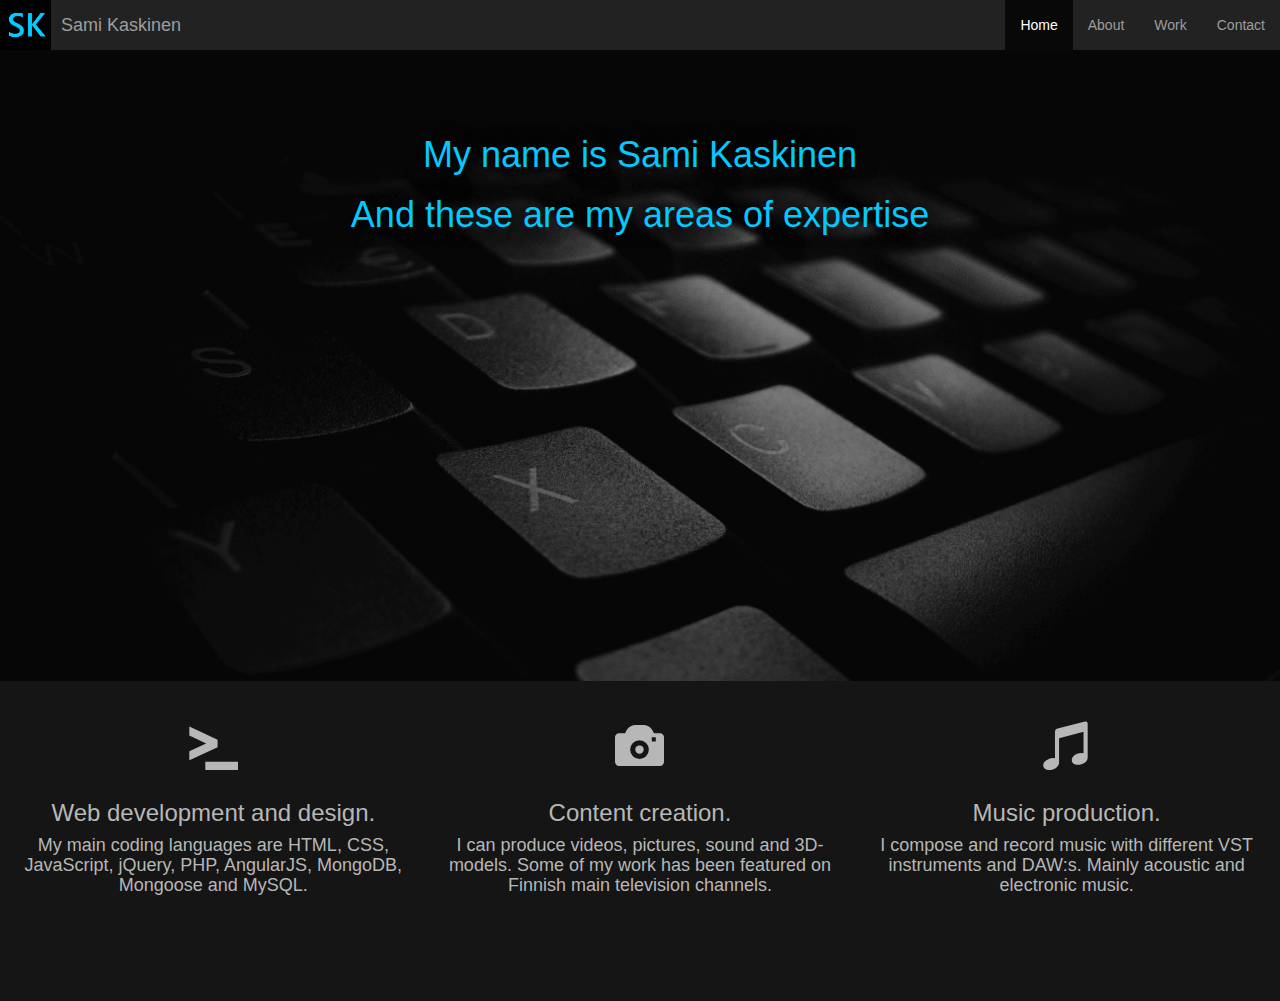
==== index.html @ b9852294 "Adding homepage to Git" ====
<!DOCTYPE html>
<html lang="en">
  <head>
    <meta charset="utf-8">
    <meta http-equiv="X-UA-Compatible" content="IE=edge">
    <meta name="viewport" content="width=device-width, initial-scale=1">
    
    <link rel="icon" href="img/favicon.png" sizes="16x16" type="image/png">
    
    <title>Sami Kaskinen</title>
    <link rel="stylesheet" href="css/style.css">
    <link href="bootstrap-3.3.6-dist/css/bootstrap.min.css" rel="stylesheet">
    <!-- HTML5 shim and Respond.js for IE8 support of HTML5 elements and media queries -->
    <!-- WARNING: Respond.js doesn't work if you view the page via file:// -->
    
      <script src="https://oss.maxcdn.com/html5shiv/3.7.2/html5shiv.min.js"></script>
      <script src="https://oss.maxcdn.com/respond/1.4.2/respond.min.js"></script>
    
  </head>
  <body>
    <nav class="navbar navbar-inverse navbar-static-top">
  <div class="container-fluid">
    <!-- Brand and toggle get grouped for better mobile display -->
    <div class="navbar-header">
      <button type="button" class="navbar-toggle collapsed" data-toggle="collapse" data-target="#bs-example-navbar-collapse-1" aria-expanded="false">
        <span class="sr-only">Toggle navigation</span>
        <span class="icon-bar"></span>
        <span class="icon-bar"></span>
        <span class="icon-bar"></span>
      </button>
      <a href="../index.html"><img class="navbar-brand" style="padding: inherit;" src="img/favicon.png"><a class="navbar-brand" href="../index.html"> <span class="brand-name">Sami Kaskinen </span></a>
    </div>

    <!-- Collect the nav links, forms, and other content for toggling -->
    <div class="collapse navbar-collapse" id="bs-example-navbar-collapse-1">
 
      <ul class="nav navbar-nav navbar-right">
        <li class="active"><a href="index.html">Home <span class="sr-only">(current)</span></a></li>
        <li><a href="pages/about.html">About</a></li>
        <li><a href="pages/work.html">Work</a></li>
        <li><a href="pages/contact.html">Contact</a></li>
      </ul>
    </div>
  </div>
</nav>
<div class="page-content">
    <div class="header"> 
            <div class="header-text">      
                <h1 class="blue">My name is Sami Kaskinen</h1>
                <h1 class="blue">And these are my areas of expertise</h1>
            </div>
    </div>
    
    
     <!-- <h1 class="blue text-center content-header">Creative skill set</h1> -->
      <br/>
      <br/>
      
      <div class="grey expertise">
          
      <div class=" col-lg-4 col-sm-4 col-own ind-exp">  
      <span class="glyphicon glyphicon-console icon center-block" aria-hidden="true"></span>
        <br/>
        <h3>Web development and design.</h3><h4>My main coding languages are HTML, CSS, JavaScript, jQuery, PHP, AngularJS, MongoDB, Mongoose and MySQL.
            
        </h4>
      </div>
      <div class="col-lg-4 col-sm-4 col-own ind-exp">
        <span class="glyphicon glyphicon-camera icon center-block" aria-hidden="true"></span>
        <br/>
        <h3>Content creation.</h3><h4>I can produce videos, pictures, sound and 3D-models. Some of my work has been featured on Finnish main television channels.</h4>
      </div> 
      
            <div class=" col-lg-4 col-sm-4 col-own">  
      <span class="glyphicon glyphicon-music icon center-block" aria-hidden="true"></span>
        <br/>
        <h3>Music production.</h3><h4>I compose and record music with different VST instruments and DAW:s. Mainly acoustic and electronic music.
            
        </h4>
      </div>
      
      </div> 
    
    
    </div>
    <script src="https://ajax.googleapis.com/ajax/libs/jquery/1.11.3/jquery.min.js"></script>
    <script src="bootstrap-3.3.6-dist/js/bootstrap.min.js"></script>
  </body>
</html>
---- css/style.css ----
/* MUOKKAA HEADER KUVAN 
KORKEUS PIENEMMILLÄ RUUTUKOKOILLA 
!!!!!!!!!!!!!!!!!!!!!!!!!!!!!!!!!!!
!!!!!!!!!!!!!!!!!!!!!!!!!!!!!!!!!!!
!!!!!!!!!!!!!!!!!!!!!!!!!!!!!!!!!!!
!!!!!!!!!!!!!!!!!!!!!!!!!!!!!!!!!!!
*/


body{
    color:#C3C3C3;
}

.page-content{
    background-color: #151515;
    position: relative;
    margin-top:-20px;
    
   
}    

.header{
    background-image: url(../img/keyboard-comp.png); 
    background-size: cover;
    background-position: center;
    background-attachment: fixed;
    height: 70vh;
    width: 100%;
    padding-left: 10%;
    padding-right: 10%;
    color: white;
    box-sizing: border-box;
    text-align: center;
    padding-top:5%;
    z-index:2; 
    text-shadow: 0 0 20px black;
}

.content-header{
    padding-top: 30px;
}

.icon{
    font-size: 3.5em;
    margin-bottom:-10px;
}

.icon-small{
    font-size: 2em;
    margin-bottom:-10px;
}

.link-logo2{
    margin-bottom:100px;
}


    /* Slider */
    .slider{
        display: none;
    }

.inline{
    display: inline-block;
}

.contact{
    position: relative;
    top: -0.5em;
    padding-left: 0.3em;
}

.name{
    /* padding-bottom: 1em; */
    font-size: 2em;
}

.link-logo1{
    height:4em;
    width:auto;
    margin:auto;
    margin-right:2em;
    
   
    
}

.link-logo2{
    height:4em;
    width:auto;
    margin:auto;    
    margin-right:2em;
    
    
}

.link-spacing {
    padding-bottom: 100px;
   
}






.centered-col{
float: none;
    display: block;
    margin-left: auto;
    margin-right: auto;
}



.portrait{
    background-image: url(../img/omakuva.jpg);
    background-size: contain; 
    background-repeat: no-repeat;
    height:300px;
    max-width:225px; 
    margin-top: 10px;  
 
}


.vimeo iframe{
    display: block;
    position: relative;
    margin: auto;
    margin-bottom: 50px;
}

.carousel-div{
    width:80%;
}

.carousel-img{
    width:100%;
}

/* Custom colors */

.blue{
    color:#00CAFF;
    opacity: 1;
}

.grey{
    color:#B7B7B7;
    text-align: center;
}



/* Ruutukoot Breakpoints*/


@media only screen and (min-width: 600px) and (max-width: 767px) {
    .expertise{
        padding-bottom: 5em;
    }

    .ind-exp{
        padding-bottom: 3em;
    }

}  

/* Isoin ruutukoko */
@media only screen and (min-width: 768px)  {
.expertise{
    padding-bottom: 20em;
}
.ind-exp{
    padding-bottom: 3em;
}
  .brand-name{
        margin-left:10px;  
    }

    .portrait{
        margin-left:25%;
        margin-right:30px;
    }
     .about{
        padding-bottom:200px;
        display:inline-block;
        text-align:left;
        /*width:40%; 
        margin-right: 14em;
        margin-bottom:100px; */
    }

    .content{
        margin-left: auto;
        margin-right: auto;
    }

    /* Video */
    .embed-container { 
        position: relative; 
        padding-bottom: 56.25%; 
        height: 0; 
        overflow: hidden; 
        max-width: 900px; 
        width:80%;
        margin:auto;
       
    } 
    .embed-container iframe, 
    .embed-container object, 
    .embed-container embed 
    { position: absolute; 
        top: 0; 
        left: 0; 
        width: 100%; 
        height: 100%; 
    }






    /* Soundcloud */
    .soundcloud { 
        position: relative; 
        padding-bottom: 56.25%; 
        height: 0; 
        overflow: hidden; 
        max-width: 800px; 
        width:80%;
        
        margin:auto;
        padding-bottom:-200px
       
    } 
    .soundcloud iframe, 
    .soundcloud object, 
    .soundcloud embed 
    { position: absolute; 
        top: 0; 
        left: 0; 
        width: 100%; 
        height: 60%; 
        margin-bottom:-200px;
    }
    

}

@media only screen and (min-width: 992px) and (max-width: 1200px) {
.about{
        /*width:35%; 
        margin-right:13em*/
        display:inline-block;
        text-align:left;
        
    }
     .portrait{
        width: 200px;
        margin-left: 20%;
        margin-right:30px;
    }
  
}
@media only screen and (min-width: 768px) and (max-width: 991px) {
.about{
        width:42%; 
        display:inline-block;
        text-align:left;
        margin-left:-15%;
        
    }
     .portrait{
        min-width: 190px;
        margin-left: 17%;
        width:25%;
        float:left;
        margin-right:30px;
    }
}


/* Keskikoko */
@media only screen and (max-width: 767px){
   
    
    .col-own{
        width:70%;
        margin: auto;
    }

    .brand-name{
        margin-left:-5px; 
    }

    .portrait{
        margin-left: auto;
        margin-right: auto;
        min-width: 150px;
        margin-bottom:-30px;

    }
    .about{
        width:80%;
        margin-left: auto;
        margin-right: auto;
        padding-bottom:50px;      
    }

    /* Video */
    .embed-container { 
        position: relative; 
        padding-bottom: 56.25%; 
        height: 0; 
        overflow: hidden; 
        max-width: 800px; 
        width:80%;
        margin:auto;
       
    } 
    .embed-container iframe, 
    .embed-container object, 
    .embed-container embed 
    { position: absolute; 
        top: 0; 
        left: 0; 
        width: 100%; 
        height: 100%; 
    }
}
/* Pienin ruutukoko */
@media only screen and (max-width: 400px){
    
    .brand-name{
       display:none;
        
    }


    /* Video */
    .embed-container { 
        position: relative; 
        padding-bottom: 56.25%; 
        height: 0; 
        overflow: hidden; 
        max-width: 800px; 
        width:80%;
        margin:auto;
       
    } 
    .embed-container iframe, 
    .embed-container object, 
    .embed-container embed 
    { position: absolute; 
        top: 0; 
        left: 0; 
        width: 100%; 
        height: 100%; 
    }


    /* Soundcloud */
    .soundcloud { 
        position: relative; 
        padding-bottom: 56.25%; 
        height: 0; 
        overflow: hidden; 
        max-width:800px;
        min-width: 200px; 
        width:80%;
        margin:auto;
        padding-bottom:-200px
       
    } 
    .soundcloud iframe, 
    .soundcloud object, 
    .soundcloud embed 
    { position: absolute; 
        top: 0; 
        left: 0; 
        width: 100%; 
        height: 60%; 
        margin-bottom:-200px;
    }

}







/* Image carousel style*/

/* jssor slider bullet navigator skin 01 css */
        /*
        .jssorb01 div           (normal)
        .jssorb01 div:hover     (normal mouseover)
        .jssorb01 .av           (active)
        .jssorb01 .av:hover     (active mouseover)
        .jssorb01 .dn           (mousedown)
        */
        .jssorb01 {
            position: absolute;
        }
        .jssorb01 div, .jssorb01 div:hover, .jssorb01 .av {
            position: absolute;
            /* size of bullet elment */
            width: 12px;
            height: 12px;
            border-radius: 10px;
            filter: alpha(opacity=70);
            opacity: .7;
            overflow: hidden;
            cursor: pointer;
            
        }
        .jssorb01 div { background-color: #00CAFF; }
        .jssorb01 div:hover, .jssorb01 .av:hover { background-color: #0081A2; }
        .jssorb01 .av { background-color: #151515; }
        .jssorb01 .dn, .jssorb01 .dn:hover { background-color: #555555; }

        /* jssor slider arrow navigator skin 03 css */
        /*
        .jssora03l                  (normal)
        .jssora03r                  (normal)
        .jssora03l:hover            (normal mouseover)
        .jssora03r:hover            (normal mouseover)
        .jssora03l.jssora03ldn      (mousedown)
        .jssora03r.jssora03rdn      (mousedown)
        */
        .jssora03l, .jssora03r {
            display: block;
            position: absolute;
            /* size of arrow element */
            width: 55px;
            height: 55px;
            cursor: pointer;
            background: url('../slider.jquery/img/a22.png') no-repeat;
            overflow: hidden;
        }
        .jssora03l { background-position: -3px -33px; }
        .jssora03r { background-position: -63px -33px; }
        .jssora03l:hover { background-position: -123px -33px; }
        .jssora03r:hover { background-position: -183px -33px; }
        .jssora03l.jssora03ldn { background-position: -243px -33px; }
        .jssora03r.jssora03rdn { background-position: -303px -33px; }
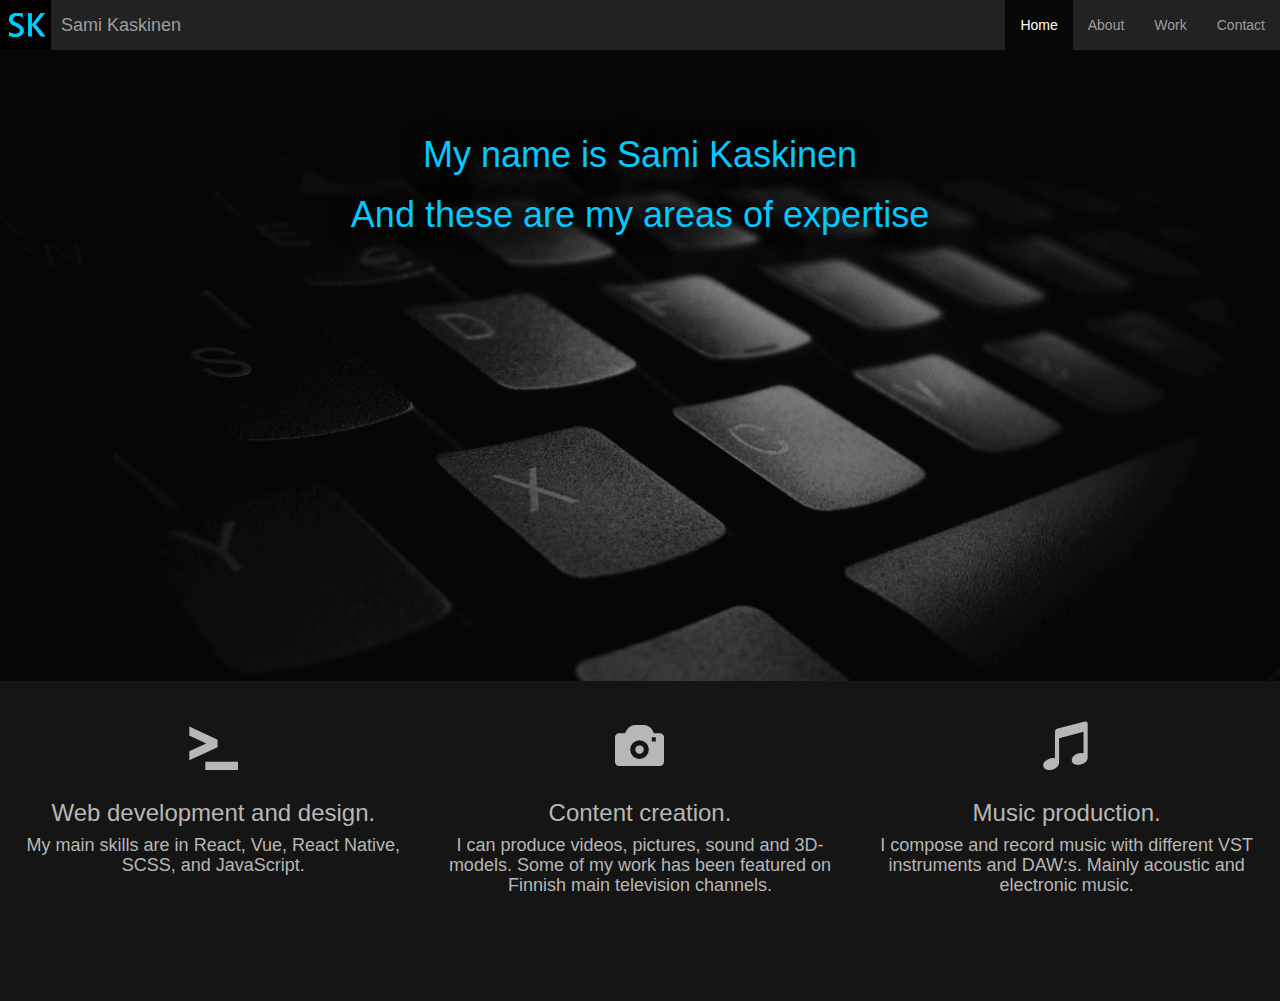
==== commit 9e3859d7: "Update index.html" ====
--- a/index.html
+++ b/index.html
@@ -61,8 +61,7 @@
       <div class=" col-lg-4 col-sm-4 col-own ind-exp">  
       <span class="glyphicon glyphicon-console icon center-block" aria-hidden="true"></span>
         <br/>
-        <h3>Web development and design.</h3><h4>My main coding languages are HTML, CSS, JavaScript, jQuery, PHP, AngularJS, MongoDB, Mongoose and MySQL.
-            
+        <h3>Web development and design.</h3><h4>My main skills are in React, Vue, React Native, SCSS, and JavaScript.
         </h4>
       </div>
       <div class="col-lg-4 col-sm-4 col-own ind-exp">
@@ -86,4 +85,4 @@
     <script src="https://ajax.googleapis.com/ajax/libs/jquery/1.11.3/jquery.min.js"></script>
     <script src="bootstrap-3.3.6-dist/js/bootstrap.min.js"></script>
   </body>
-</html>+</html>
--- a/css/style.css
+++ b/css/style.css
@@ -1,31 +1,16 @@
-
-
-
-
-
-/* MUOKKAA HEADER KUVAN 
-KORKEUS PIENEMMILLÄ RUUTUKOKOILLA 
-!!!!!!!!!!!!!!!!!!!!!!!!!!!!!!!!!!!
-!!!!!!!!!!!!!!!!!!!!!!!!!!!!!!!!!!!
-!!!!!!!!!!!!!!!!!!!!!!!!!!!!!!!!!!!
-!!!!!!!!!!!!!!!!!!!!!!!!!!!!!!!!!!!
-*/
-
-
-body{
-    color:#C3C3C3;
-}
-
-.page-content{
+body {
+    color: #C3C3C3;
+}
+
+.page-content {
     background-color: #151515;
     position: relative;
-    margin-top:-20px;
-    
-   
-}    
-
-.header{
-    background-image: url(../img/keyboard-comp.png); 
+    margin-top: -20px;
+    color: white;
+}
+
+.header {
+    background-image: url(../img/keyboard-comp.png);
     background-size: cover;
     background-position: center;
     background-attachment: fixed;
@@ -36,401 +21,374 @@
     color: white;
     box-sizing: border-box;
     text-align: center;
-    padding-top:5%;
-    z-index:2; 
+    padding-top: 5%;
+    z-index: 2;
     text-shadow: 0 0 20px black;
 }
 
-.content-header{
+.content-header {
     padding-top: 30px;
 }
 
-.icon{
+.icon {
     font-size: 3.5em;
-    margin-bottom:-10px;
-}
-
-.icon-small{
+    margin-bottom: -10px;
+}
+
+.icon-small {
     font-size: 2em;
-    margin-bottom:-10px;
-}
-
-.link-logo2{
-    margin-bottom:100px;
-}
-
-
-    /* Slider */
-    .slider{
-        display: none;
-    }
-
-.inline{
+    margin-bottom: -10px;
+}
+
+.link-logo2 {
+    margin-bottom: 100px;
+}
+
+/* Slider */
+
+.slider {
+    display: none;
+}
+
+.inline {
     display: inline-block;
 }
 
-.contact{
+.contact {
     position: relative;
     top: -0.5em;
     padding-left: 0.3em;
 }
 
-.name{
+.name {
     /* padding-bottom: 1em; */
     font-size: 2em;
 }
 
-.link-logo1{
-    height:4em;
-    width:auto;
-    margin:auto;
-    margin-right:2em;
-    
-   
-    
-}
-
-.link-logo2{
-    height:4em;
-    width:auto;
-    margin:auto;    
-    margin-right:2em;
-    
-    
+.link-logo1 {
+    height: 4em;
+    width: auto;
+    margin: auto;
+    margin-right: 2em;
+}
+
+.link-logo2 {
+    height: 4em;
+    width: auto;
+    margin: auto;
+    margin-right: 2em;
 }
 
 .link-spacing {
     padding-bottom: 100px;
-   
-}
-
-
-
-
-
-
-.centered-col{
-float: none;
+}
+
+.centered-col {
+    float: none;
     display: block;
     margin-left: auto;
     margin-right: auto;
 }
 
-
-
-.portrait{
+.portrait {
     background-image: url(../img/omakuva.jpg);
-    background-size: contain; 
+    background-size: contain;
     background-repeat: no-repeat;
-    height:300px;
-    max-width:225px; 
-    margin-top: 10px;  
- 
-}
-
-
-.vimeo iframe{
+    height: 300px;
+    max-width: 225px;
+    margin-top: 10px;
+}
+
+.movie-img {
+    border: white solid 0.2rem;
+    width: 60%;
+}
+
+.vimeo iframe {
     display: block;
     position: relative;
     margin: auto;
     margin-bottom: 50px;
 }
 
-.carousel-div{
-    width:80%;
-}
-
-.carousel-img{
-    width:100%;
+.carousel-div {
+    width: 80%;
+}
+
+.carousel-img {
+    width: 100%;
+}
+
+.sample-link{
+    text-align: center;
 }
 
 /* Custom colors */
 
-.blue{
-    color:#00CAFF;
+.blue {
+    color: #00CAFF;
     opacity: 1;
 }
 
-.grey{
-    color:#B7B7B7;
+.grey {
+    color: #B7B7B7;
     text-align: center;
 }
 
-
-
 /* Ruutukoot Breakpoints*/
 
-
 @media only screen and (min-width: 600px) and (max-width: 767px) {
-    .expertise{
+    .expertise {
         padding-bottom: 5em;
     }
-
-    .ind-exp{
+    .ind-exp {
         padding-bottom: 3em;
     }
-
-}  
+}
 
 /* Isoin ruutukoko */
-@media only screen and (min-width: 768px)  {
-.expertise{
-    padding-bottom: 20em;
-}
-.ind-exp{
-    padding-bottom: 3em;
-}
-  .brand-name{
-        margin-left:10px;  
-    }
-
-    .portrait{
-        margin-left:25%;
-        margin-right:30px;
-    }
-     .about{
-        padding-bottom:200px;
-        display:inline-block;
-        text-align:left;
+
+@media only screen and (min-width: 768px) {
+    .expertise {
+        padding-bottom: 20em;
+    }
+    .ind-exp {
+        padding-bottom: 3em;
+    }
+    .brand-name {
+        margin-left: 10px;
+    }
+    .portrait {
+        margin-left: 25%;
+        margin-right: 30px;
+    }
+    .about {
+        padding-bottom: 200px;
+        display: inline-block;
+        text-align: left;
         /*width:40%; 
         margin-right: 14em;
         margin-bottom:100px; */
     }
-
-    .content{
+    .content {
         margin-left: auto;
         margin-right: auto;
     }
-
     /* Video */
-    .embed-container { 
-        position: relative; 
-        padding-bottom: 56.25%; 
-        height: 0; 
-        overflow: hidden; 
-        max-width: 900px; 
-        width:80%;
-        margin:auto;
-       
-    } 
-    .embed-container iframe, 
-    .embed-container object, 
-    .embed-container embed 
-    { position: absolute; 
-        top: 0; 
-        left: 0; 
-        width: 100%; 
-        height: 100%; 
-    }
-
-
-
-
-
-
+    .embed-container {
+        position: relative;
+        padding-bottom: 56.25%;
+        height: 0;
+        overflow: hidden;
+        max-width: 900px;
+        width: 80%;
+        margin: auto;
+    }
+    .embed-container iframe,
+    .embed-container object,
+    .embed-container embed {
+        position: absolute;
+        top: 0;
+        left: 0;
+        width: 100%;
+        height: 100%;
+    }
     /* Soundcloud */
-    .soundcloud { 
-        position: relative; 
-        padding-bottom: 56.25%; 
-        height: 0; 
-        overflow: hidden; 
-        max-width: 800px; 
-        width:80%;
-        
-        margin:auto;
-        padding-bottom:-200px
-       
-    } 
-    .soundcloud iframe, 
-    .soundcloud object, 
-    .soundcloud embed 
-    { position: absolute; 
-        top: 0; 
-        left: 0; 
-        width: 100%; 
-        height: 60%; 
-        margin-bottom:-200px;
-    }
-    
-
+    .soundcloud {
+        position: relative;
+        padding-bottom: 56.25%;
+        height: 0;
+        overflow: hidden;
+        max-width: 800px;
+        width: 80%;
+        margin: auto;
+        padding-bottom: -200px
+    }
+    .soundcloud iframe,
+    .soundcloud object,
+    .soundcloud embed {
+        position: absolute;
+        top: 0;
+        left: 0;
+        width: 100%;
+        height: 60%;
+        margin-bottom: -200px;
+    }
 }
 
 @media only screen and (min-width: 992px) and (max-width: 1200px) {
-.about{
+    .about {
         /*width:35%; 
         margin-right:13em*/
-        display:inline-block;
-        text-align:left;
-        
-    }
-     .portrait{
+        display: inline-block;
+        text-align: left;
+    }
+    .portrait {
         width: 200px;
         margin-left: 20%;
-        margin-right:30px;
-    }
-  
-}
+        margin-right: 30px;
+    }
+}
+
 @media only screen and (min-width: 768px) and (max-width: 991px) {
-.about{
-        width:42%; 
-        display:inline-block;
-        text-align:left;
-        margin-left:-15%;
-        
-    }
-     .portrait{
+    .about {
+        width: 42%;
+        display: inline-block;
+        text-align: left;
+        margin-left: -15%;
+    }
+    .portrait {
         min-width: 190px;
         margin-left: 17%;
-        width:25%;
-        float:left;
-        margin-right:30px;
-    }
-}
-
+        width: 25%;
+        float: left;
+        margin-right: 30px;
+    }
+}
 
 /* Keskikoko */
-@media only screen and (max-width: 767px){
-   
-    
-    .col-own{
-        width:70%;
-        margin: auto;
-    }
-
-    .brand-name{
-        margin-left:-5px; 
-    }
-
-    .portrait{
+
+@media only screen and (max-width: 767px) {
+    .col-own {
+        width: 70%;
+        margin: auto;
+    }
+    .brand-name {
+        margin-left: -5px;
+    }
+    .portrait {
         margin-left: auto;
         margin-right: auto;
         min-width: 150px;
-        margin-bottom:-30px;
-
-    }
-    .about{
-        width:80%;
+        margin-bottom: -30px;
+    }
+    .about {
+        width: 80%;
         margin-left: auto;
         margin-right: auto;
-        padding-bottom:50px;      
-    }
-
+        padding-bottom: 50px;
+    }
     /* Video */
-    .embed-container { 
-        position: relative; 
-        padding-bottom: 56.25%; 
-        height: 0; 
-        overflow: hidden; 
-        max-width: 800px; 
-        width:80%;
-        margin:auto;
-       
-    } 
-    .embed-container iframe, 
-    .embed-container object, 
-    .embed-container embed 
-    { position: absolute; 
-        top: 0; 
-        left: 0; 
-        width: 100%; 
-        height: 100%; 
-    }
-}
+    .embed-container {
+        position: relative;
+        padding-bottom: 56.25%;
+        height: 0;
+        overflow: hidden;
+        max-width: 800px;
+        width: 80%;
+        margin: auto;
+    }
+    .embed-container iframe,
+    .embed-container object,
+    .embed-container embed {
+        position: absolute;
+        top: 0;
+        left: 0;
+        width: 100%;
+        height: 100%;
+    }
+}
+
 /* Pienin ruutukoko */
-@media only screen and (max-width: 400px){
-    
-    .brand-name{
-       display:none;
-        
-    }
-
-
+
+@media only screen and (max-width: 400px) {
+    .brand-name {
+        display: none;
+    }
     /* Video */
-    .embed-container { 
-        position: relative; 
-        padding-bottom: 56.25%; 
-        height: 0; 
-        overflow: hidden; 
-        max-width: 800px; 
-        width:80%;
-        margin:auto;
-       
-    } 
-    .embed-container iframe, 
-    .embed-container object, 
-    .embed-container embed 
-    { position: absolute; 
-        top: 0; 
-        left: 0; 
-        width: 100%; 
-        height: 100%; 
-    }
-
-
+    .embed-container {
+        position: relative;
+        padding-bottom: 56.25%;
+        height: 0;
+        overflow: hidden;
+        max-width: 800px;
+        width: 80%;
+        margin: auto;
+    }
+    .embed-container iframe,
+    .embed-container object,
+    .embed-container embed {
+        position: absolute;
+        top: 0;
+        left: 0;
+        width: 100%;
+        height: 100%;
+    }
     /* Soundcloud */
-    .soundcloud { 
-        position: relative; 
-        padding-bottom: 56.25%; 
-        height: 0; 
-        overflow: hidden; 
-        max-width:800px;
-        min-width: 200px; 
-        width:80%;
-        margin:auto;
-        padding-bottom:-200px
-       
-    } 
-    .soundcloud iframe, 
-    .soundcloud object, 
-    .soundcloud embed 
-    { position: absolute; 
-        top: 0; 
-        left: 0; 
-        width: 100%; 
-        height: 60%; 
-        margin-bottom:-200px;
-    }
-
-}
-
-
-
-
-
-
+    .soundcloud {
+        position: relative;
+        padding-bottom: 56.25%;
+        height: 0;
+        overflow: hidden;
+        max-width: 800px;
+        min-width: 200px;
+        width: 80%;
+        margin: auto;
+        padding-bottom: -200px
+    }
+    .soundcloud iframe,
+    .soundcloud object,
+    .soundcloud embed {
+        position: absolute;
+        top: 0;
+        left: 0;
+        width: 100%;
+        height: 60%;
+        margin-bottom: -200px;
+    }
+}
 
 /* Image carousel style*/
 
 /* jssor slider bullet navigator skin 01 css */
-        /*
+
+/*
         .jssorb01 div           (normal)
         .jssorb01 div:hover     (normal mouseover)
         .jssorb01 .av           (active)
         .jssorb01 .av:hover     (active mouseover)
         .jssorb01 .dn           (mousedown)
         */
-        .jssorb01 {
-            position: absolute;
-        }
-        .jssorb01 div, .jssorb01 div:hover, .jssorb01 .av {
-            position: absolute;
-            /* size of bullet elment */
-            width: 12px;
-            height: 12px;
-            border-radius: 10px;
-            filter: alpha(opacity=70);
-            opacity: .7;
-            overflow: hidden;
-            cursor: pointer;
-            
-        }
-        .jssorb01 div { background-color: #00CAFF; }
-        .jssorb01 div:hover, .jssorb01 .av:hover { background-color: #0081A2; }
-        .jssorb01 .av { background-color: #151515; }
-        .jssorb01 .dn, .jssorb01 .dn:hover { background-color: #555555; }
-
-        /* jssor slider arrow navigator skin 03 css */
-        /*
+
+.jssorb01 {
+    position: absolute;
+}
+
+.jssorb01 div,
+.jssorb01 div:hover,
+.jssorb01 .av {
+    position: absolute;
+    /* size of bullet elment */
+    width: 12px;
+    height: 12px;
+    border-radius: 10px;
+    filter: alpha(opacity=70);
+    opacity: .7;
+    overflow: hidden;
+    cursor: pointer;
+}
+
+.jssorb01 div {
+    background-color: #00CAFF;
+}
+
+.jssorb01 div:hover,
+.jssorb01 .av:hover {
+    background-color: #0081A2;
+}
+
+.jssorb01 .av {
+    background-color: #151515;
+}
+
+.jssorb01 .dn,
+.jssorb01 .dn:hover {
+    background-color: #555555;
+}
+
+/* jssor slider arrow navigator skin 03 css */
+
+/*
         .jssora03l                  (normal)
         .jssora03r                  (normal)
         .jssora03l:hover            (normal mouseover)
@@ -438,24 +396,39 @@
         .jssora03l.jssora03ldn      (mousedown)
         .jssora03r.jssora03rdn      (mousedown)
         */
-        .jssora03l, .jssora03r {
-            display: block;
-            position: absolute;
-            /* size of arrow element */
-            width: 55px;
-            height: 55px;
-            cursor: pointer;
-            background: url('../slider.jquery/img/a22.png') no-repeat;
-            overflow: hidden;
-        }
-        .jssora03l { background-position: -3px -33px; }
-        .jssora03r { background-position: -63px -33px; }
-        .jssora03l:hover { background-position: -123px -33px; }
-        .jssora03r:hover { background-position: -183px -33px; }
-        .jssora03l.jssora03ldn { background-position: -243px -33px; }
-        .jssora03r.jssora03rdn { background-position: -303px -33px; }
-
-
-
-
-
+
+.jssora03l,
+.jssora03r {
+    display: block;
+    position: absolute;
+    /* size of arrow element */
+    width: 55px;
+    height: 55px;
+    cursor: pointer;
+    background: url('../slider.jquery/img/a22.png') no-repeat;
+    overflow: hidden;
+}
+
+.jssora03l {
+    background-position: -3px -33px;
+}
+
+.jssora03r {
+    background-position: -63px -33px;
+}
+
+.jssora03l:hover {
+    background-position: -123px -33px;
+}
+
+.jssora03r:hover {
+    background-position: -183px -33px;
+}
+
+.jssora03l.jssora03ldn {
+    background-position: -243px -33px;
+}
+
+.jssora03r.jssora03rdn {
+    background-position: -303px -33px;
+}